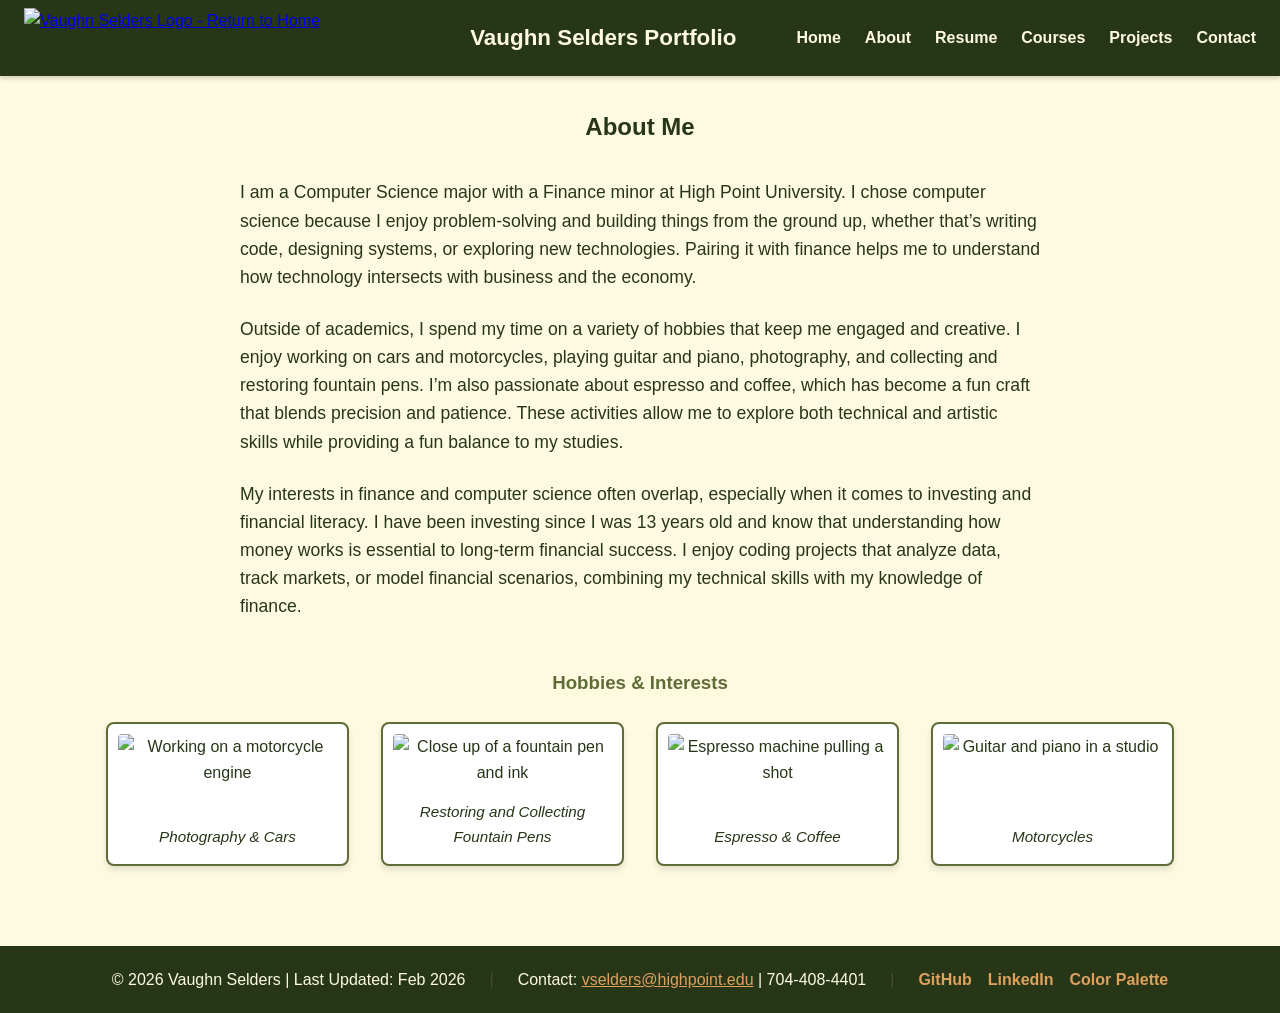
==== portfolio/about.html @ 0f6b50f3 "Add files via upload" ====
<!DOCTYPE html>
<html lang="en">
<head>
  <meta charset="UTF-8">
  <title>Vaughn Selders | About Me</title>
  <meta name="viewport" content="width=device-width, initial-scale=1.0">
  <link rel="icon" type="image/png" href="images/favicon.png">
  <link rel="stylesheet" href="styles.css">
</head>

<body>
  <a class="skip-link" href="#main">Skip to content</a>

  <header>
    <div class="header-left">
      <a href="index.html" class="logo-link">
        <img src="images/logo.png" alt="Vaughn Selders Logo - Return to Home">
      </a>
    </div>

    <h1 class="header-title">Vaughn Selders Portfolio</h1>

    <div class="header-right">
      <button class="menu-toggle" aria-label="Open Navigation Menu" id="mobile-menu">
        <span></span>
        <span></span>
        <span></span>
      </button>

      <nav id="nav-menu" aria-label="Main Navigation">
        <ul>
          <li><a href="index.html">Home</a></li>
          <li><a href="about.html">About</a></li>
          <li><a href="resume.html">Resume</a></li>
          <li><a href="courses.html">Courses</a></li>
          <li><a href="projects.html">Projects</a></li>
          <li><a href="contact.html">Contact</a></li>
        </ul>
      </nav>
    </div>
  </header>

  <main id="main">
    <h2 style="margin-bottom: 2rem; text-align: center;">About Me</h2>
    
    <section class="about-text-section">
      <div class="about-text">
        <p>
          I am a Computer Science major with a Finance minor at High Point University. I chose computer science because I enjoy problem-solving and building things from the ground up, whether that’s writing code, designing systems, or exploring new technologies. Pairing it with finance helps me to understand how technology intersects with business and the economy. 
        </p>

        <p>
          Outside of academics, I spend my time on a variety of hobbies that keep me engaged and creative. I enjoy working on cars and motorcycles, playing guitar and piano, photography, and collecting and restoring fountain pens. I’m also passionate about espresso and coffee, which has become a fun craft that blends precision and patience. These activities allow me to explore both technical and artistic skills while providing a fun balance to my studies. 
        </p>

        <p>
          My interests in finance and computer science often overlap, especially when it comes to investing and financial literacy. I have been investing since I was 13 years old and know that understanding how money works is essential to long-term financial success. I enjoy coding projects that analyze data, track markets, or model financial scenarios, combining my technical skills with my knowledge of finance.
        </p>
      </div>
    </section>

    <h3 style="margin: 3rem 0 1.5rem; text-align: center; color: var(--olive);">Hobbies & Interests</h3>
    
    <section class="hobby-gallery">
      <figure class="hobby-item">
        <img src="images/about1.jpg" alt="Working on a motorcycle engine">
        <figcaption>Photography & Cars</figcaption>
      </figure>

      <figure class="hobby-item">
        <img src="images/about2.jpg" alt="Close up of a fountain pen and ink">
        <figcaption>Restoring and Collecting Fountain Pens</figcaption>
      </figure>

      <figure class="hobby-item">
        <img src="images/about3.jpg" alt="Espresso machine pulling a shot">
        <figcaption>Espresso & Coffee</figcaption>
      </figure>

      <figure class="hobby-item">
        <img src="images/about4.jpg" alt="Guitar and piano in a studio">
        <figcaption>Motorcycles</figcaption>
      </figure>
    </section>
  </main>

  <footer>
    <div class="footer-content">
      <p>&copy; 2026 Vaughn Selders | Last Updated: Feb 2026</p>
      <p>Contact: <a href="mailto:vselders@highpoint.edu" style="color: var(--tan);">vselders@highpoint.edu</a> | 704-408-4401</p>
      <div class="footer-links">
        <a href="https://vselders.github.io/">GitHub</a>
        <a href="https://www.linkedin.com/in/vaughn-selders-783a442b5/">LinkedIn</a>
        <a href="https://coolors.co/606c38-283618-fefae0-dda15e-bc6c25">Color Palette</a>
      </div>
    </div>
  </footer>

  <script>
    const mobileMenu = document.getElementById('mobile-menu');
    const navMenu = document.querySelector('#nav-menu ul');
    mobileMenu.addEventListener('click', () => {
      navMenu.classList.toggle('active');
    });
  </script>
</body>
</html>
---- portfolio/styles.css ----
:root {
  --dark-green: #283618;
  --olive: #606C38;
  --cream: #FEFAE0;
  --tan: #DDA15E;
  --rust: #BC6C25;
}

* {
  box-sizing: border-box;
  margin: 0;
  padding: 0;
}

body {
  font-family: 'Segoe UI', Tahoma, Geneva, Verdana, sans-serif;
  background-color: var(--cream);
  color: var(--dark-green);
  line-height: 1.6;
  display: flex;
  flex-direction: column;
  min-height: 100vh;
}

main {
  flex: 1;
  max-width: 1100px;
  margin: 0 auto;
  padding: 2rem 1rem;
  width: 100%;
}

.skip-link {
  position: absolute;
  top: -100px;
  left: 0;
  background: var(--rust);
  color: white;
  padding: 10px;
  z-index: 1100;
}

.skip-link:focus {
  top: 0;
}

header {
  background-color: var(--dark-green);
  color: var(--cream);
  padding: 0.5rem 1.5rem;
  display: flex;
  align-items: center;
  position: sticky;
  top: 0;
  z-index: 1000;
  box-shadow: 0 2px 5px rgba(0,0,0,0.2);
}

.header-left {
  flex: 1;
  display: flex;
  justify-content: flex-start;
}

.logo-link img {
  height: 60px;
  width: auto;
  display: block;
}

.header-title {
  flex: 1;
  text-align: center;
  font-size: 1.4rem;
  margin: 0;
  white-space: nowrap;
  color: var(--cream);
}

.header-right {
  flex: 1;
  display: flex;
  justify-content: flex-end;
  align-items: center;
}

nav ul {
  display: flex;
  list-style: none;
  gap: 1.5rem;
}

nav a {
  color: var(--cream);
  text-decoration: none;
  font-weight: bold;
  font-size: 1rem;
  transition: color 0.3s;
}

nav a:hover, nav a:focus {
  color: var(--tan);
  text-decoration: underline;
}

.menu-toggle {
  display: none;
  flex-direction: column;
  gap: 5px;
  background: none;
  border: none;
  cursor: pointer;
  padding: 5px;
}

.menu-toggle span {
  display: block;
  width: 25px;
  height: 3px;
  background-color: var(--cream);
}

footer {
  background-color: var(--dark-green);
  color: var(--cream);
  padding: 1rem;
  text-align: center;
  margin-top: auto;
}

.footer-content {
  display: flex;
  flex-direction: row;
  flex-wrap: wrap;
  justify-content: center;
  align-items: center;
  column-gap: 1.5rem; 
  row-gap: 0.5rem;   
  padding: 0.5rem;
  line-height: 1.2;    
}

.footer-content p {
  margin: 0;               
}

.footer-links {
  display: flex;
  gap: 1rem;               
}

.footer-links a {
  color: var(--tan);
  text-decoration: none;
  font-weight: bold;
  white-space: nowrap;     
}

.footer-links a:hover {
  color: var(--rust);
}

@media (min-width: 768px) {
  .footer-content > p:not(:last-child):after {
    content: "|";
    margin-left: 1.5rem;
    color: var(--olive);
    opacity: 0.5;
  }
}

.hero-section {
  text-align: center;
  padding: 4rem 1rem;
}

.hero-section h2 {
  font-size: 2.5rem;
  margin-bottom: 1rem;
  color: var(--olive);
}

.hero-section img {
    border-radius: 10px; 
    object-fit: cover;   
    box-shadow: 0 4px 10px rgba(0,0,0,0.15);
}

.about-text p {
  margin-bottom: 1.5rem;
  font-size: 1.1rem;
  max-width: 800px;
  margin-left: auto;
  margin-right: auto;
}

.hobby-gallery {
  display: grid;
  grid-template-columns: repeat(auto-fit, minmax(240px, 1fr));
  gap: 2rem;
  margin-bottom: 3rem;
}

.hobby-item {
  background: white;
  padding: 10px;
  border-radius: 8px;
  border: 2px solid var(--olive);
  box-shadow: 0 4px 6px rgba(0,0,0,0.1);
  text-align: center;
  display: flex;
  flex-direction: column;
  height: 100%; 
}

.hobby-item img {
  width: 100%;
  height: auto;       /* Changed from 200px to auto */
  display: block;     /* Removes extra bottom whitespace */
  border-radius: 4px;
  margin-bottom: 10px;
  /* Remove object-fit: cover; entirely */
}

.hobby-item figcaption {
  font-style: italic;
  font-size: 0.95rem;
  color: var(--dark-green);
  padding: 5px;
  margin-top: auto; 
}

@media (max-width: 900px) {
  .header-title {
    font-size: 1.1rem;
  }
}

@media (max-width: 1250px) {
  .menu-toggle {
    display: flex;
  }

nav ul {
  display: none;
  flex-direction: column;
  position: absolute;
  top: 100%;
  right: 0;
  width: auto;
  min-width: 120px;
  background-color: var(--dark-green);
  padding: 0.75rem 1rem;
  text-align: right;
  box-shadow: -2px 5px 10px rgba(0,0,0,0.3);
}

  nav ul.active {
    display: flex;
  }
}

@media (max-width: 480px) {
  .header-title {
    font-size: 0.9rem;
  }
  .hero-section img {
      max-width: 100%; 
      height: auto;
  }
}

.contact-info {
  text-align: center;
  margin-bottom: 2rem;
}

.form-wrapper {
  display: flex;
  justify-content: center;
  margin-bottom: 3rem;
}

form {
  width: 100%;
  max-width: 500px;
  display: flex;
  flex-direction: column;
  gap: 1rem;
}

form input,
form textarea {
  padding: 10px;
  border-radius: 5px;
  border: 2px solid var(--olive);
  font-family: inherit;
}

.btn-submit {
  background-color: var(--rust);
  color: white;
  padding: 0.8rem;
  border: none;
  border-radius: 5px;
  font-weight: bold;
  cursor: pointer;
}

.btn-submit:hover {
  background-color: var(--tan);
  color: var(--dark-green);
}

.table-wrapper {
  overflow-x: auto;
  margin-bottom: 0;
}

.styled-table {
  width: 100%;
  border-collapse: collapse;
  background-color: white;
  border-radius: 8px;
  overflow: hidden;
  box-shadow: 0 4px 10px rgba(0,0,0,0.08);
}

.styled-table thead {
  background-color: var(--olive);
  color: var(--cream);
}

.styled-table th,
.styled-table td {
  padding: 1rem;
  border: 1px solid #ddd;
  text-align: left;
  vertical-align: top;
}

.styled-table tbody tr:nth-child(even) {
  background-color: #f8f8f8;
}

.styled-table tbody tr:hover {
  background-color: #f1f1f1;
}

.projects-table .btn-download {
  background-color: var(--rust);
  color: white;
  padding: 0.6rem 1rem;
  text-decoration: none;
  font-weight: bold;
  border-radius: 5px;
  display: inline-block;
  transition: background-color 0.3s;
  font-size: 0.9rem;
}

.projects-table .btn-download:hover {
  background-color: var(--tan);
  color: var(--dark-green);
}

.project-preview-container {
  display: flex;
  flex-direction: column;
  align-items: center;
  gap: 0.5rem;
}

.project-preview {
  width: 250px;
  height: 200px;
  border: 1px solid var(--olive);
  border-radius: 5px;
  overflow: hidden;
  object-fit: contain; 
}

.btn-download.btn-small {
  padding: 0.4rem 0.8rem;
  font-size: 0.85rem;
}

@media (max-width: 768px) {
  .project-preview {
    width: 180px;
    height: 150px;
  }
}
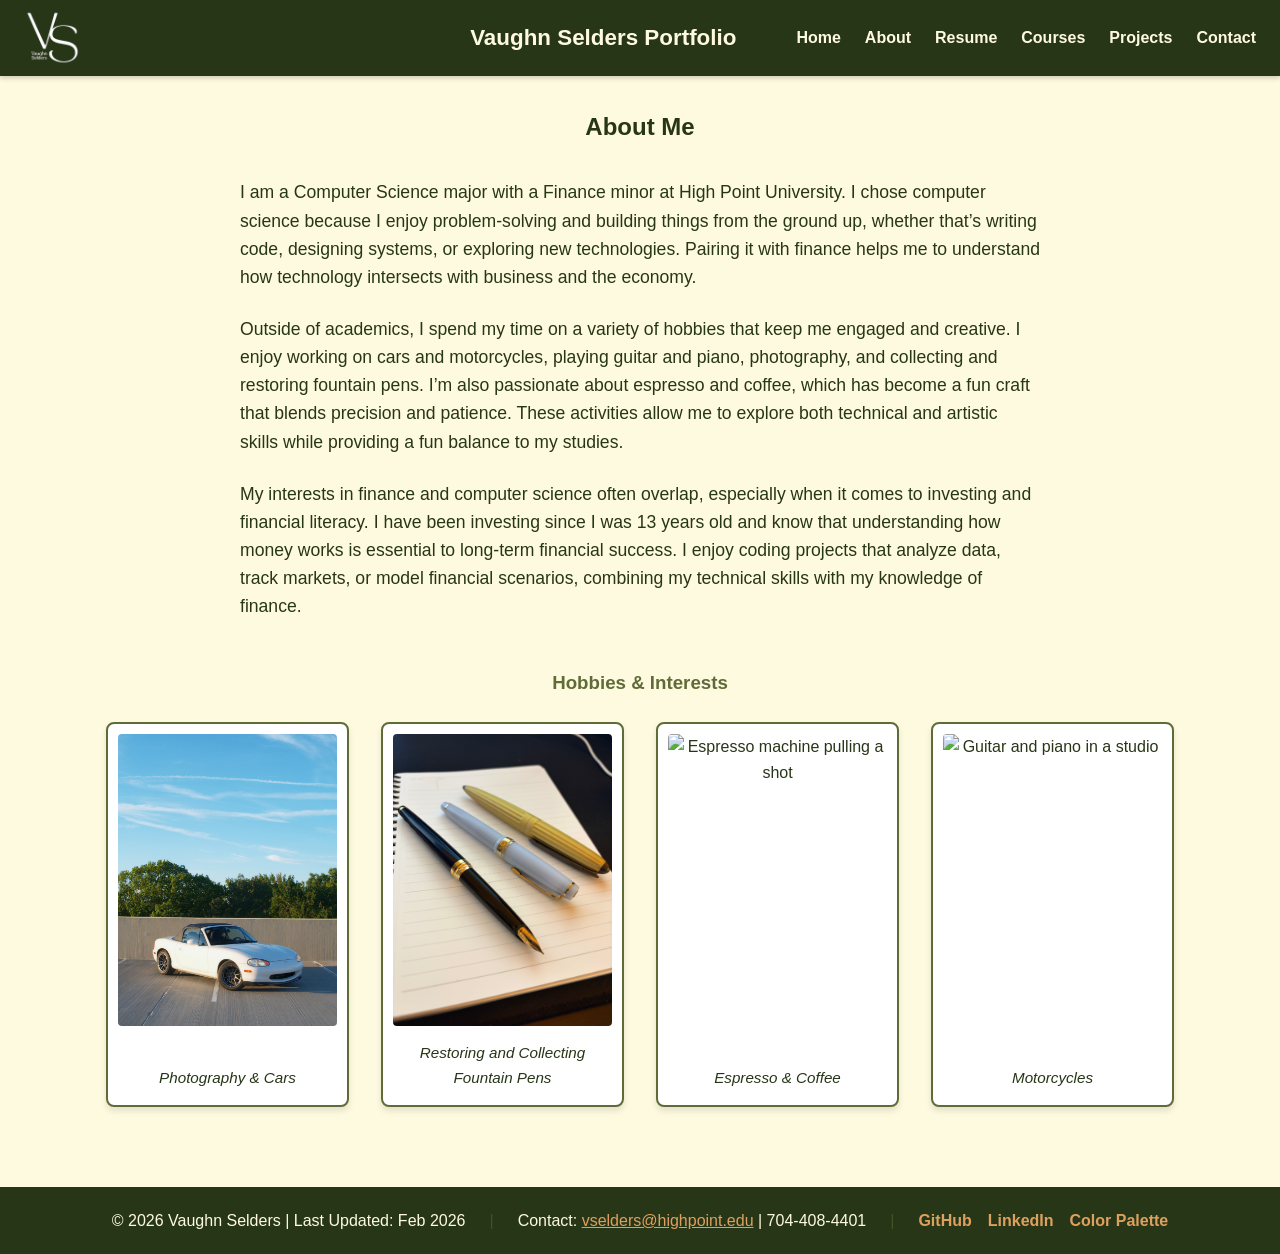
==== commit b354b16e: "Update about.html" ====
--- a/portfolio/about.html
+++ b/portfolio/about.html
@@ -43,7 +43,7 @@
   <main id="main">
     <h2 style="margin-bottom: 2rem; text-align: center;">About Me</h2>
     
-    <section class="about-text-section">
+    <div class="about-text-section">
       <div class="about-text">
         <p>
           I am a Computer Science major with a Finance minor at High Point University. I chose computer science because I enjoy problem-solving and building things from the ground up, whether that’s writing code, designing systems, or exploring new technologies. Pairing it with finance helps me to understand how technology intersects with business and the economy. 
@@ -57,11 +57,11 @@
           My interests in finance and computer science often overlap, especially when it comes to investing and financial literacy. I have been investing since I was 13 years old and know that understanding how money works is essential to long-term financial success. I enjoy coding projects that analyze data, track markets, or model financial scenarios, combining my technical skills with my knowledge of finance.
         </p>
       </div>
-    </section>
+    </div>
 
     <h3 style="margin: 3rem 0 1.5rem; text-align: center; color: var(--olive);">Hobbies & Interests</h3>
     
-    <section class="hobby-gallery">
+    <div class="hobby-gallery">
       <figure class="hobby-item">
         <img src="images/about1.jpg" alt="Working on a motorcycle engine">
         <figcaption>Photography & Cars</figcaption>
@@ -81,7 +81,7 @@
         <img src="images/about4.jpg" alt="Guitar and piano in a studio">
         <figcaption>Motorcycles</figcaption>
       </figure>
-    </section>
+    </div>
   </main>
 
   <footer>
@@ -104,4 +104,4 @@
     });
   </script>
 </body>
-</html>+</html>
